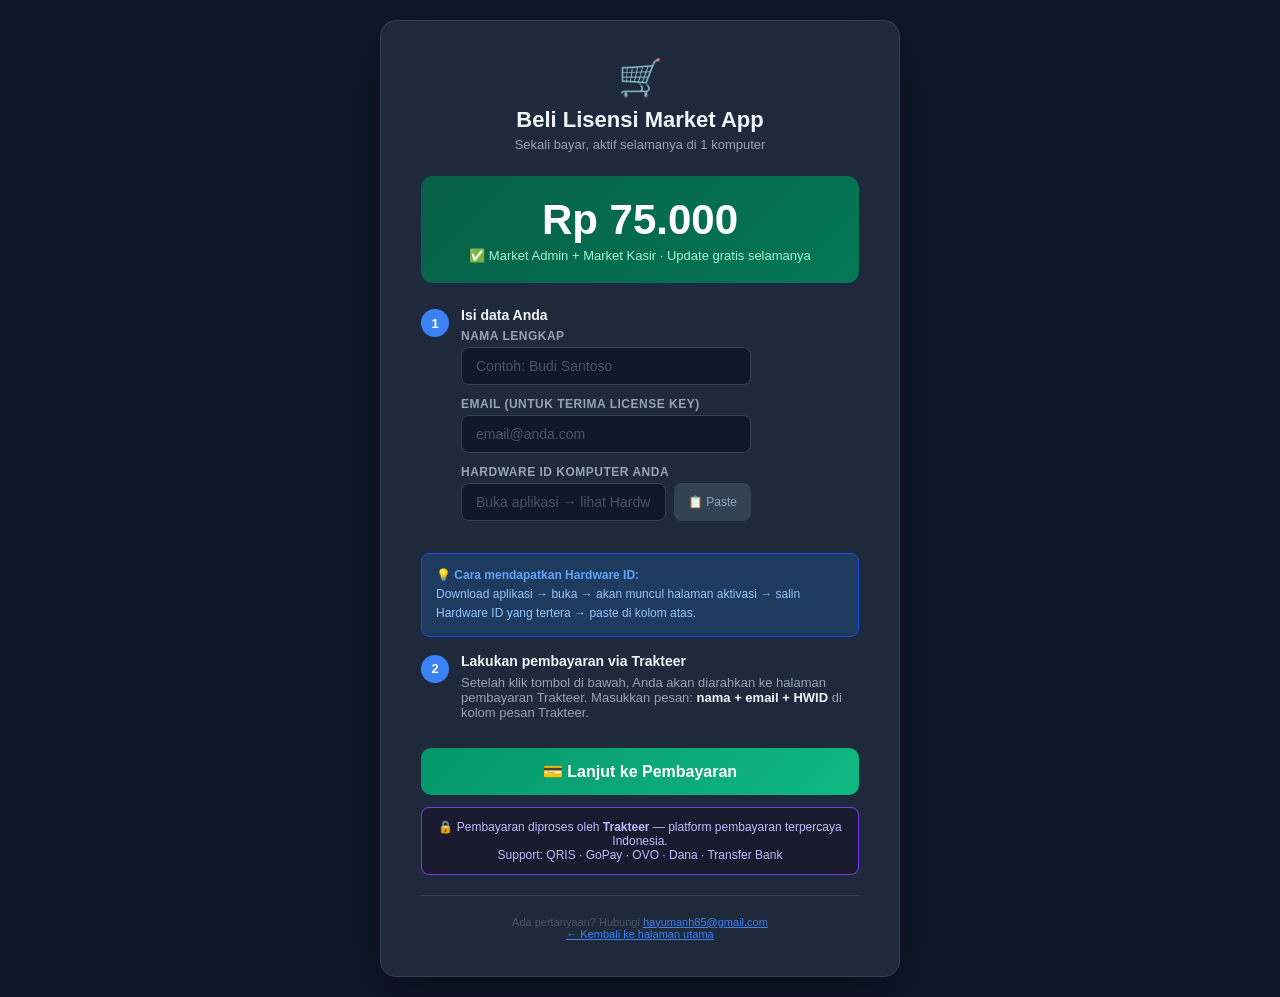
==== beli.html @ 8c51439b "Tambah halaman pembelian dengan form validasi + Trakteer" ====
﻿<!DOCTYPE html>
<html lang="id">
<head>
<meta charset="UTF-8">
<meta name="viewport" content="width=device-width, initial-scale=1.0">
<title>Beli Lisensi — Market Desktop App</title>
<style>
*{margin:0;padding:0;box-sizing:border-box}
body{font-family:-apple-system,'Segoe UI',Arial,sans-serif;background:#0f172a;color:#e2e8f0;min-height:100vh;display:flex;flex-direction:column;align-items:center;justify-content:center;padding:20px}
.card{background:#1e293b;border:1px solid #334155;border-radius:16px;padding:36px 40px;max-width:520px;width:100%;box-shadow:0 20px 60px rgba(0,0,0,.4)}
.logo{text-align:center;font-size:36px;margin-bottom:8px}
h1{text-align:center;font-size:22px;color:#f1f5f9;margin-bottom:4px}
.sub{text-align:center;color:#94a3b8;font-size:13px;margin-bottom:24px}
.price-box{background:linear-gradient(135deg,#065f46,#047857);border-radius:12px;padding:20px;text-align:center;margin-bottom:24px}
.price{font-size:42px;font-weight:900;color:#fff}
.price-note{color:#a7f3d0;font-size:13px;margin-top:4px}
.step{display:flex;align-items:flex-start;gap:12px;margin-bottom:20px}
.step-num{background:#3b82f6;color:white;width:28px;height:28px;border-radius:50%;display:flex;align-items:center;justify-content:center;font-weight:700;font-size:13px;flex-shrink:0;margin-top:2px}
.step-content h3{font-size:14px;color:#f1f5f9;margin-bottom:6px}
.form-group{margin-bottom:12px}
label{display:block;font-size:12px;color:#94a3b8;margin-bottom:4px;font-weight:600;text-transform:uppercase;letter-spacing:.5px}
input{width:100%;padding:10px 14px;background:#0f172a;border:1px solid #334155;border-radius:8px;color:#f1f5f9;font-size:14px;transition:border .2s}
input:focus{outline:none;border-color:#3b82f6}
input::placeholder{color:#475569}
.hwid-row{display:flex;gap:8px}
.hwid-row input{flex:1}
.btn-copy{background:#334155;color:#94a3b8;border:none;padding:10px 14px;border-radius:8px;cursor:pointer;font-size:12px;white-space:nowrap;transition:all .2s}
.btn-copy:hover{background:#475569;color:#f1f5f9}
.info-box{background:#1e3a5f;border:1px solid #1d4ed8;border-radius:8px;padding:12px 14px;font-size:12px;color:#93c5fd;margin-bottom:16px;line-height:1.6}
.info-box strong{color:#60a5fa}
.btn-bayar{width:100%;padding:14px;background:linear-gradient(135deg,#059669,#10b981);color:white;border:none;border-radius:10px;font-size:16px;font-weight:700;cursor:pointer;transition:all .2s;margin-top:8px}
.btn-bayar:hover{transform:translateY(-2px);box-shadow:0 8px 25px rgba(16,185,129,.4)}
.btn-bayar:disabled{opacity:.5;cursor:not-allowed;transform:none}
.divider{border:none;border-top:1px solid #334155;margin:20px 0}
.footer-note{text-align:center;font-size:11px;color:#475569;margin-top:16px}
.footer-note a{color:#3b82f6}
.error{color:#f87171;font-size:12px;margin-top:4px;display:none}
.success-box{background:#064e3b;border:1px solid #059669;border-radius:12px;padding:20px;text-align:center;display:none}
.success-box h2{color:#34d399;margin-bottom:8px}
.success-box p{color:#a7f3d0;font-size:13px;line-height:1.6}
.back-link{display:block;text-align:center;margin-top:16px;color:#3b82f6;font-size:13px;text-decoration:none}
.back-link:hover{text-decoration:underline}
.trakteer-note{background:#1a1a2e;border:1px solid #7c3aed;border-radius:8px;padding:12px;font-size:12px;color:#c4b5fd;margin-top:12px;text-align:center}
</style>
</head>
<body>

<div class="card">
  <div class="logo">🛒</div>
  <h1>Beli Lisensi Market App</h1>
  <p class="sub">Sekali bayar, aktif selamanya di 1 komputer</p>

  <div class="price-box">
    <div class="price">Rp 75.000</div>
    <div class="price-note">✅ Market Admin + Market Kasir · Update gratis selamanya</div>
  </div>

  <!-- Form pembelian -->
  <div id="form-section">
    <div class="step">
      <div class="step-num">1</div>
      <div class="step-content">
        <h3>Isi data Anda</h3>
        <div class="form-group">
          <label>Nama Lengkap</label>
          <input type="text" id="inp-nama" placeholder="Contoh: Budi Santoso" required>
          <div class="error" id="err-nama">Nama harus diisi</div>
        </div>
        <div class="form-group">
          <label>Email (untuk terima license key)</label>
          <input type="email" id="inp-email" placeholder="email@anda.com" required>
          <div class="error" id="err-email">Email tidak valid</div>
        </div>
        <div class="form-group">
          <label>Hardware ID Komputer Anda</label>
          <div class="hwid-row">
            <input type="text" id="inp-hwid" placeholder="Buka aplikasi → lihat Hardware ID" required>
            <button class="btn-copy" onclick="pasteHwid()">📋 Paste</button>
          </div>
          <div class="error" id="err-hwid">Hardware ID harus diisi</div>
        </div>
      </div>
    </div>

    <div class="info-box">
      💡 <strong>Cara mendapatkan Hardware ID:</strong><br>
      Download aplikasi → buka → akan muncul halaman aktivasi → salin Hardware ID yang tertera → paste di kolom atas.
    </div>

    <div class="step">
      <div class="step-num">2</div>
      <div class="step-content">
        <h3>Lakukan pembayaran via Trakteer</h3>
        <p style="font-size:13px;color:#94a3b8">Setelah klik tombol di bawah, Anda akan diarahkan ke halaman pembayaran Trakteer. Masukkan pesan: <strong style="color:#f1f5f9">nama + email + HWID</strong> di kolom pesan Trakteer.</p>
      </div>
    </div>

    <button class="btn-bayar" onclick="prosesPayment()">
      💳 Lanjut ke Pembayaran
    </button>

    <div class="trakteer-note">
      🔒 Pembayaran diproses oleh <strong>Trakteer</strong> — platform pembayaran terpercaya Indonesia.<br>
      Support: QRIS · GoPay · OVO · Dana · Transfer Bank
    </div>
  </div>

  <!-- Success state -->
  <div class="success-box" id="success-section">
    <h2>✅ Terima Kasih!</h2>
    <p>
      Data Anda telah tercatat.<br><br>
      Setelah pembayaran dikonfirmasi, license key akan dikirim ke:<br>
      <strong id="confirm-email" style="color:#34d399"></strong><br><br>
      Proses pengiriman: <strong>maksimal 1×24 jam</strong> (biasanya lebih cepat)
    </p>
  </div>

  <hr class="divider">
  <div class="footer-note">
    Ada pertanyaan? Hubungi <a href="mailto:hayumanh85@gmail.com">hayumanh85@gmail.com</a><br>
    <a href="index.html">← Kembali ke halaman utama</a>
  </div>
</div>

<script>
// ── Konfigurasi — GANTI dengan link Trakteer Anda ──────────────────
const TRAKTEER_URL = "https://trakteer.id/manproject/tip";
// Setelah daftar di trakteer.id, ganti URL di atas dengan URL profil Anda
// ──────────────────────────────────────────────────────────────────

function pasteHwid() {
  navigator.clipboard.readText().then(t => {
    document.getElementById('inp-hwid').value = t.trim();
  }).catch(() => {
    alert('Tidak bisa paste otomatis. Paste manual dengan Ctrl+V');
    document.getElementById('inp-hwid').focus();
  });
}

function validasi() {
  let ok = true;
  const nama  = document.getElementById('inp-nama').value.trim();
  const email = document.getElementById('inp-email').value.trim();
  const hwid  = document.getElementById('inp-hwid').value.trim();

  // Reset errors
  document.querySelectorAll('.error').forEach(e => e.style.display = 'none');

  if (!nama) {
    document.getElementById('err-nama').style.display = 'block';
    ok = false;
  }
  if (!email || !/^[^\s@]+@[^\s@]+\.[^\s@]+$/.test(email)) {
    document.getElementById('err-email').style.display = 'block';
    ok = false;
  }
  if (!hwid || hwid.length < 8) {
    document.getElementById('err-hwid').style.display = 'block';
    ok = false;
  }
  return ok;
}

function prosesPayment() {
  if (!validasi()) return;

  const nama  = document.getElementById('inp-nama').value.trim();
  const email = document.getElementById('inp-email').value.trim();
  const hwid  = document.getElementById('inp-hwid').value.trim();

  // Simpan data ke localStorage untuk referensi
  localStorage.setItem('market_order', JSON.stringify({ nama, email, hwid, waktu: new Date().toISOString() }));

  // Tampilkan konfirmasi
  document.getElementById('confirm-email').textContent = email;
  document.getElementById('form-section').style.display = 'none';
  document.getElementById('success-section').style.display = 'block';

  // Buka Trakteer dengan pesan otomatis
  const pesan = encodeURIComponent(`Nama: ${nama} | Email: ${email} | HWID: ${hwid} | Produk: Market Desktop App v1.13.0`);
  const url = `${TRAKTEER_URL}?message=${pesan}`;

  // Buka di tab baru setelah 1 detik
  setTimeout(() => window.open(url, '_blank'), 1000);
}
</script>

</body>
</html>
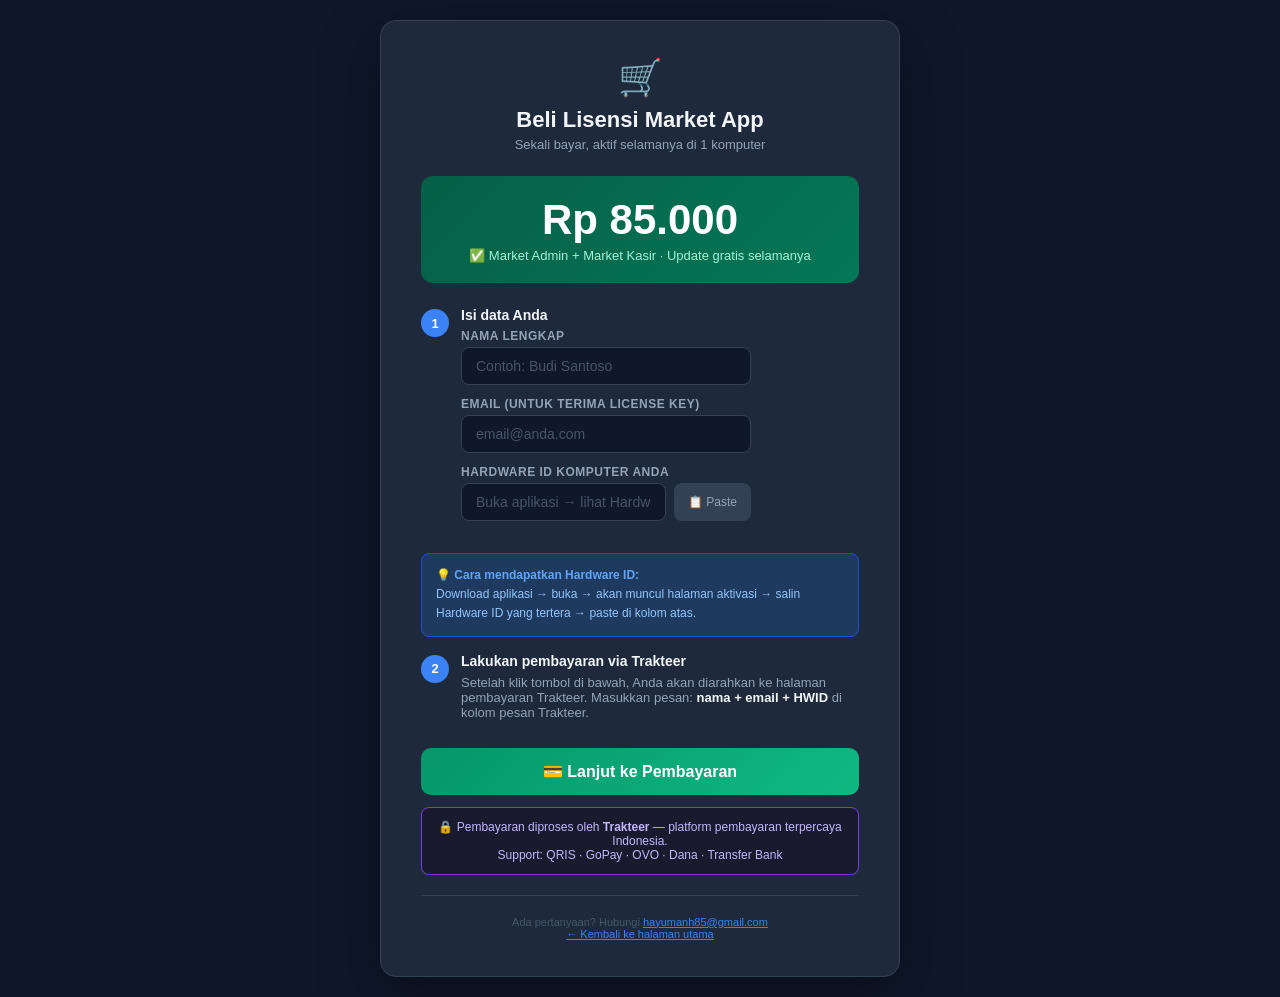
==== commit ab120bce: "Update harga Rp 85.000, hapus kotak cara beli, tombol Beli Sekarang" ====
--- a/beli.html
+++ b/beli.html
@@ -51,7 +51,7 @@
   <p class="sub">Sekali bayar, aktif selamanya di 1 komputer</p>
 
   <div class="price-box">
-    <div class="price">Rp 75.000</div>
+    <div class="price">Rp 85.000</div>
     <div class="price-note">✅ Market Admin + Market Kasir · Update gratis selamanya</div>
   </div>
 
@@ -125,7 +125,7 @@
 
 <script>
 // ── Konfigurasi — GANTI dengan link Trakteer Anda ──────────────────
-const TRAKTEER_URL = "https://trakteer.id/manproject/tip";
+const TRAKTEER_URL = "https://trakteer.id/m._hayuman/gift";
 // Setelah daftar di trakteer.id, ganti URL di atas dengan URL profil Anda
 // ──────────────────────────────────────────────────────────────────
 
@@ -188,3 +188,5 @@
 
 </body>
 </html>
+
+
